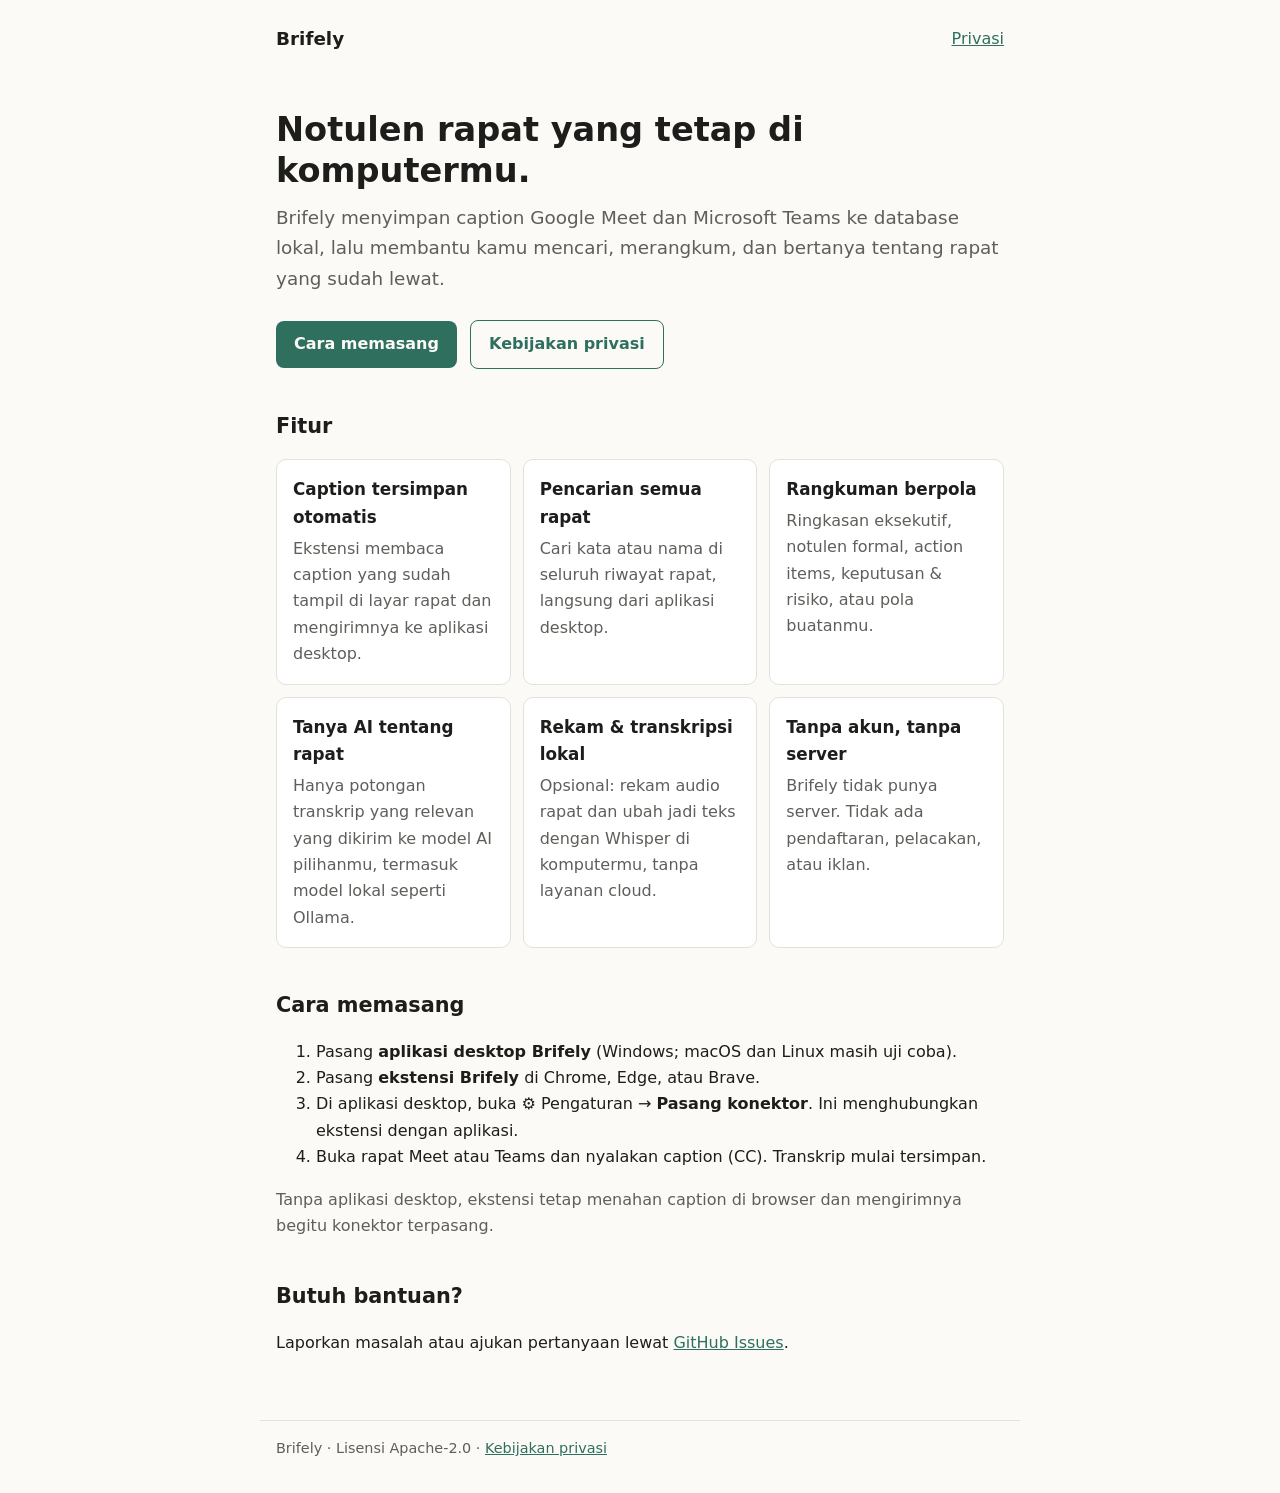
==== index.html @ f13c5de1 "Brifely landing page and privacy policy Co-Authored-By: Claude Opus 5.5 <noreply@anthropic.com>" ====
<!doctype html>
<html lang="id">
<head>
  <meta charset="utf-8">
  <meta name="viewport" content="width=device-width, initial-scale=1">
  <title>Brifely</title>
  <meta name="description" content="Notulen rapat Google Meet dan Microsoft Teams yang tersimpan di komputermu sendiri.">
  <link rel="stylesheet" href="style.css">
</head>
<body>
  <header>
    <a class="brand" href="./">Brifely</a>
    <nav><a href="privacy.html">Privasi</a></nav>
  </header>

  <main>
    <h1>Notulen rapat yang tetap di komputermu.</h1>
    <p class="lead">
      Brifely menyimpan caption Google Meet dan Microsoft Teams ke database lokal, lalu membantu kamu
      mencari, merangkum, dan bertanya tentang rapat yang sudah lewat.
    </p>
    <a class="button" href="#mulai">Cara memasang</a>
    <a class="button secondary" href="privacy.html">Kebijakan privasi</a>

    <h2>Fitur</h2>
    <div class="grid">
      <div class="card">
        <h3>Caption tersimpan otomatis</h3>
        <p>Ekstensi membaca caption yang sudah tampil di layar rapat dan mengirimnya ke aplikasi desktop.</p>
      </div>
      <div class="card">
        <h3>Pencarian semua rapat</h3>
        <p>Cari kata atau nama di seluruh riwayat rapat, langsung dari aplikasi desktop.</p>
      </div>
      <div class="card">
        <h3>Rangkuman berpola</h3>
        <p>Ringkasan eksekutif, notulen formal, action items, keputusan &amp; risiko, atau pola buatanmu.</p>
      </div>
      <div class="card">
        <h3>Tanya AI tentang rapat</h3>
        <p>Hanya potongan transkrip yang relevan yang dikirim ke model AI pilihanmu, termasuk model lokal seperti Ollama.</p>
      </div>
      <div class="card">
        <h3>Rekam &amp; transkripsi lokal</h3>
        <p>Opsional: rekam audio rapat dan ubah jadi teks dengan Whisper di komputermu, tanpa layanan cloud.</p>
      </div>
      <div class="card">
        <h3>Tanpa akun, tanpa server</h3>
        <p>Brifely tidak punya server. Tidak ada pendaftaran, pelacakan, atau iklan.</p>
      </div>
    </div>

    <h2 id="mulai">Cara memasang</h2>
    <ol>
      <li>Pasang <b>aplikasi desktop Brifely</b> (Windows; macOS dan Linux masih uji coba).</li>
      <li>Pasang <b>ekstensi Brifely</b> di Chrome, Edge, atau Brave.</li>
      <li>Di aplikasi desktop, buka ⚙ Pengaturan → <b>Pasang konektor</b>. Ini menghubungkan ekstensi dengan aplikasi.</li>
      <li>Buka rapat Meet atau Teams dan nyalakan caption (CC). Transkrip mulai tersimpan.</li>
    </ol>
    <p class="muted">
      Tanpa aplikasi desktop, ekstensi tetap menahan caption di browser dan mengirimnya begitu konektor terpasang.
    </p>

    <h2>Butuh bantuan?</h2>
    <p>Laporkan masalah atau ajukan pertanyaan lewat <a href="https://github.com/alfikr/site/issues">GitHub Issues</a>.</p>
  </main>

  <footer>
    Brifely · Lisensi Apache-2.0 · <a href="privacy.html">Kebijakan privasi</a>
  </footer>
</body>
</html>
---- style.css ----
:root {
  --bg: #fbfaf7;
  --fg: #1d1d1b;
  --muted: #5f5e5a;
  --line: #e4e1da;
  --accent: #2f6f5e;
  --card: #ffffff;
  color-scheme: light;
}
@media (prefers-color-scheme: dark) {
  :root {
    --bg: #161715;
    --fg: #ecebe6;
    --muted: #a5a39c;
    --line: #2d2e2b;
    --accent: #7cc4ad;
    --card: #1e1f1c;
    color-scheme: dark;
  }
}

* { box-sizing: border-box; }
body {
  margin: 0;
  background: var(--bg);
  color: var(--fg);
  font: 16px/1.65 system-ui, -apple-system, "Segoe UI", Roboto, sans-serif;
}
main, header, footer { max-width: 760px; margin: 0 auto; padding: 0 16px; }
header { display: flex; justify-content: space-between; align-items: center; padding-top: 24px; padding-bottom: 8px; }
header a.brand { font-weight: 700; font-size: 1.15rem; color: var(--fg); text-decoration: none; }
nav a { margin-left: 16px; }
a { color: var(--accent); }
h1 { font-size: 2.1rem; line-height: 1.2; margin: 48px 0 12px; }
h2 { font-size: 1.3rem; margin: 40px 0 8px; }
h3 { font-size: 1.05rem; margin: 24px 0 4px; }
p.lead { font-size: 1.15rem; color: var(--muted); margin-top: 0; }
.muted { color: var(--muted); }
code { font-size: .92em; background: var(--card); border: 1px solid var(--line); border-radius: 4px; padding: 0 4px; }
.grid { display: grid; grid-template-columns: repeat(auto-fit, minmax(220px, 1fr)); gap: 12px; margin-top: 16px; }
.card { background: var(--card); border: 1px solid var(--line); border-radius: 10px; padding: 16px; }
.card h3 { margin-top: 0; }
.card p { margin: 0; color: var(--muted); }
.button {
  display: inline-block; margin: 8px 8px 0 0; padding: 10px 18px; border-radius: 8px;
  background: var(--accent); color: var(--bg); text-decoration: none; font-weight: 600;
}
.button.secondary { background: transparent; color: var(--accent); border: 1px solid var(--accent); }
table { border-collapse: collapse; width: 100%; margin: 12px 0; font-size: .95rem; }
th, td { text-align: left; vertical-align: top; padding: 8px; border-bottom: 1px solid var(--line); }
footer { margin-top: 64px; padding-bottom: 32px; border-top: 1px solid var(--line); padding-top: 16px; color: var(--muted); font-size: .9rem; }
hr { border: 0; border-top: 1px solid var(--line); margin: 48px 0; }
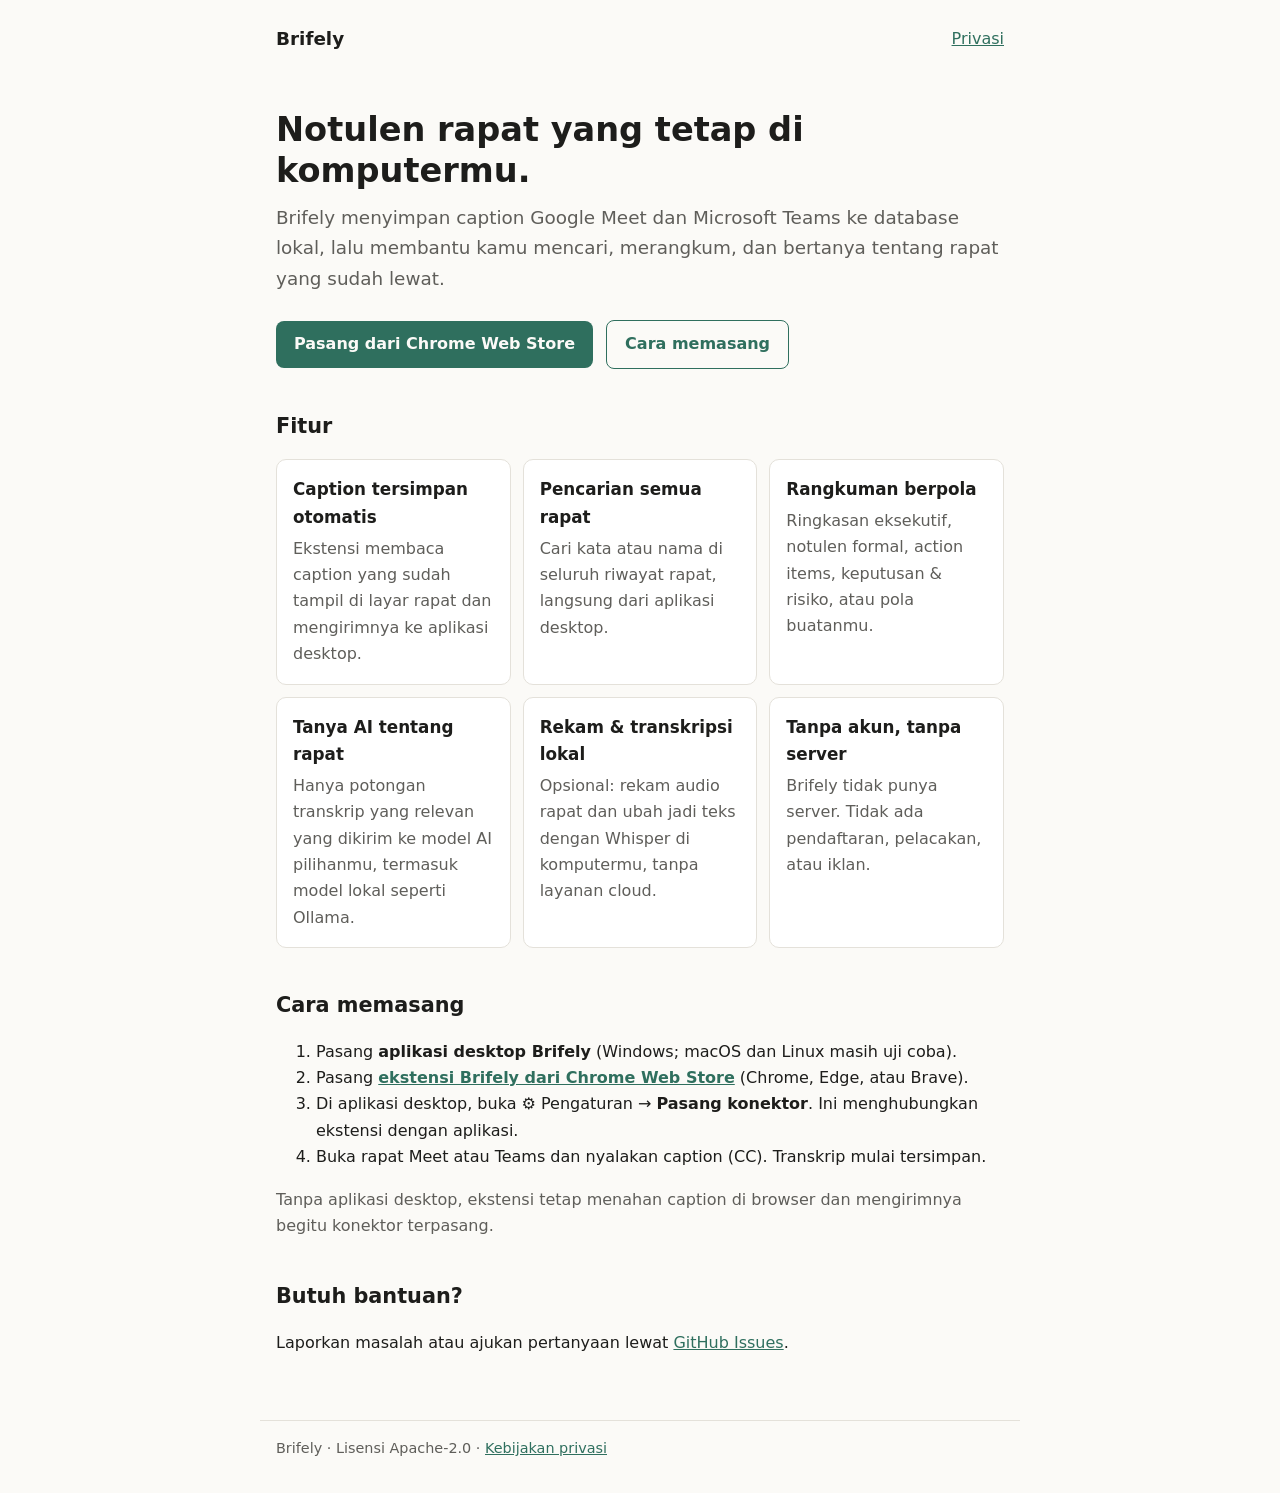
==== commit f6e14204: "Link the published Chrome Web Store listing Co-Authored-By: Claude Opus 5.5 <noreply@anthropic.com>" ====
--- a/index.html
+++ b/index.html
@@ -19,8 +19,8 @@
       Brifely menyimpan caption Google Meet dan Microsoft Teams ke database lokal, lalu membantu kamu
       mencari, merangkum, dan bertanya tentang rapat yang sudah lewat.
     </p>
-    <a class="button" href="#mulai">Cara memasang</a>
-    <a class="button secondary" href="privacy.html">Kebijakan privasi</a>
+    <a class="button" href="https://chromewebstore.google.com/detail/brifely/hcboglmlcmhjhmopoliiehlnmppiofbl">Pasang dari Chrome Web Store</a>
+    <a class="button secondary" href="#mulai">Cara memasang</a>
 
     <h2>Fitur</h2>
     <div class="grid">
@@ -53,7 +53,7 @@
     <h2 id="mulai">Cara memasang</h2>
     <ol>
       <li>Pasang <b>aplikasi desktop Brifely</b> (Windows; macOS dan Linux masih uji coba).</li>
-      <li>Pasang <b>ekstensi Brifely</b> di Chrome, Edge, atau Brave.</li>
+      <li>Pasang <a href="https://chromewebstore.google.com/detail/brifely/hcboglmlcmhjhmopoliiehlnmppiofbl"><b>ekstensi Brifely dari Chrome Web Store</b></a> (Chrome, Edge, atau Brave).</li>
       <li>Di aplikasi desktop, buka ⚙ Pengaturan → <b>Pasang konektor</b>. Ini menghubungkan ekstensi dengan aplikasi.</li>
       <li>Buka rapat Meet atau Teams dan nyalakan caption (CC). Transkrip mulai tersimpan.</li>
     </ol>
